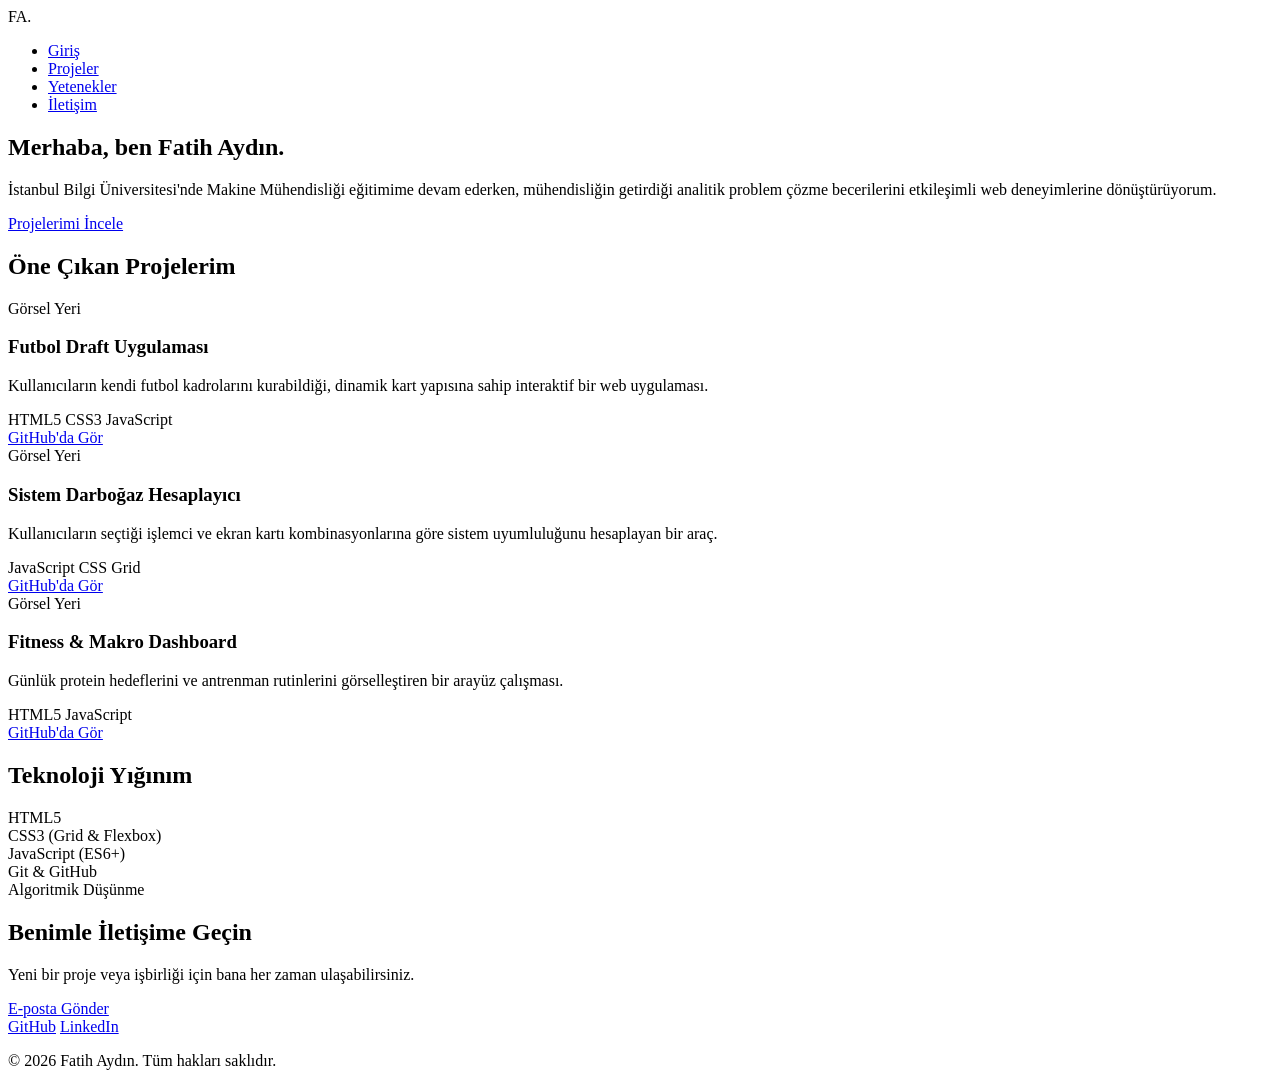
==== index.html @ 64a65e8d "Rename gemini-code-1785924948955.html to index.html" ====
<!DOCTYPE html>
<html lang="tr">
<head>
    <meta charset="UTF-8">
    <meta name="viewport" content="width=device-width, initial-scale=1.0">
    <title>Fatih Aydın | Web Geliştirici Portfolyosu</title>
    <link rel="stylesheet" href="style.css">
</head>
<body>

    <!-- Navigasyon (Üst Menü) -->
    <header>
        <div class="logo">FA.</div>
        <nav>
            <ul>
                <li><a href="#hero">Giriş</a></li>
                <li><a href="#projects">Projeler</a></li>
                <li><a href="#skills">Yetenekler</a></li>
                <li><a href="#contact">İletişim</a></li>
            </ul>
        </nav>
    </header>

    <main>
        <!-- Giriş (Hero) Bölümü -->
        <section id="hero">
            <div class="hero-content">
                <h1>Merhaba, ben Fatih Aydın.</h1>
                <p>İstanbul Bilgi Üniversitesi'nde Makine Mühendisliği eğitimime devam ederken, mühendisliğin getirdiği analitik problem çözme becerilerini etkileşimli web deneyimlerine dönüştürüyorum.</p>
                <a href="#projects" class="btn">Projelerimi İncele</a>
            </div>
        </section>

        <!-- Projeler Vitrini -->
        <section id="projects">
            <h2>Öne Çıkan Projelerim</h2>
            <div class="project-grid">
                
                <!-- Proje Kartı 1 -->
                <div class="project-card">
                    <div class="project-image">Görsel Yeri</div>
                    <div class="project-info">
                        <h3>Futbol Draft Uygulaması</h3>
                        <p>Kullanıcıların kendi futbol kadrolarını kurabildiği, dinamik kart yapısına sahip interaktif bir web uygulaması.</p>
                        <div class="tags">
                            <span>HTML5</span>
                            <span>CSS3</span>
                            <span>JavaScript</span>
                        </div>
                        <a href="#" class="project-link">GitHub'da Gör</a>
                    </div>
                </div>

                <!-- Proje Kartı 2 (Örnek) -->
                <div class="project-card">
                    <div class="project-image">Görsel Yeri</div>
                    <div class="project-info">
                        <h3>Sistem Darboğaz Hesaplayıcı</h3>
                        <p>Kullanıcıların seçtiği işlemci ve ekran kartı kombinasyonlarına göre sistem uyumluluğunu hesaplayan bir araç.</p>
                        <div class="tags">
                            <span>JavaScript</span>
                            <span>CSS Grid</span>
                        </div>
                        <a href="#" class="project-link">GitHub'da Gör</a>
                    </div>
                </div>

                <!-- Proje Kartı 3 (Örnek) -->
                <div class="project-card">
                    <div class="project-image">Görsel Yeri</div>
                    <div class="project-info">
                        <h3>Fitness & Makro Dashboard</h3>
                        <p>Günlük protein hedeflerini ve antrenman rutinlerini görselleştiren bir arayüz çalışması.</p>
                        <div class="tags">
                            <span>HTML5</span>
                            <span>JavaScript</span>
                        </div>
                        <a href="#" class="project-link">GitHub'da Gör</a>
                    </div>
                </div>

            </div>
        </section>

        <!-- Hakkımda & Yetenekler -->
        <section id="skills">
            <h2>Teknoloji Yığınım</h2>
            <div class="skills-container">
                <div class="skill-box">HTML5</div>
                <div class="skill-box">CSS3 (Grid & Flexbox)</div>
                <div class="skill-box">JavaScript (ES6+)</div>
                <div class="skill-box">Git & GitHub</div>
                <div class="skill-box">Algoritmik Düşünme</div>
            </div>
        </section>
    </main>

    <!-- İletişim & Footer -->
    <footer id="contact">
        <h2>Benimle İletişime Geçin</h2>
        <p>Yeni bir proje veya işbirliği için bana her zaman ulaşabilirsiniz.</p>
        <a href="mailto:fatih@ornekmail.com" class="btn">E-posta Gönder</a>
        
        <div class="social-links">
            <a href="#">GitHub</a>
            <a href="#">LinkedIn</a>
        </div>
        <p class="copyright">&copy; 2026 Fatih Aydın. Tüm hakları saklıdır.</p>
    </footer>

</body>
</html>
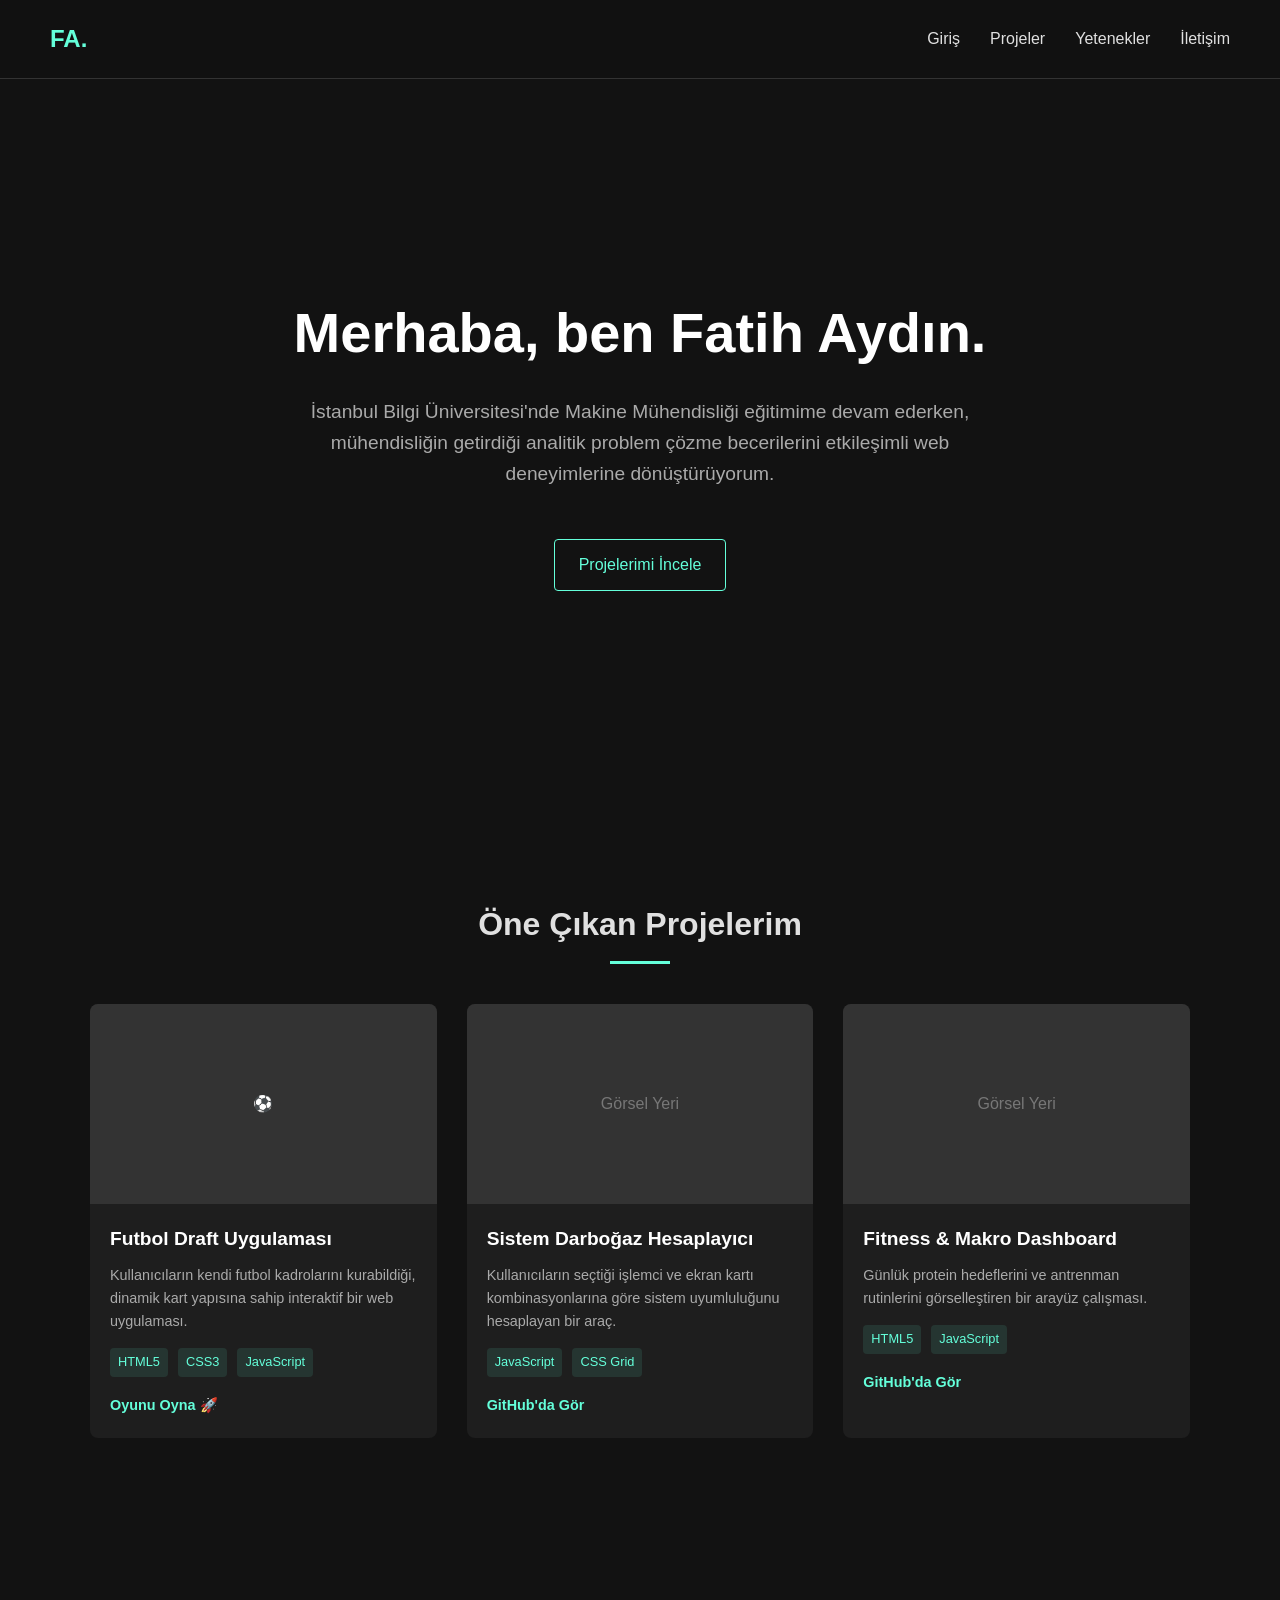
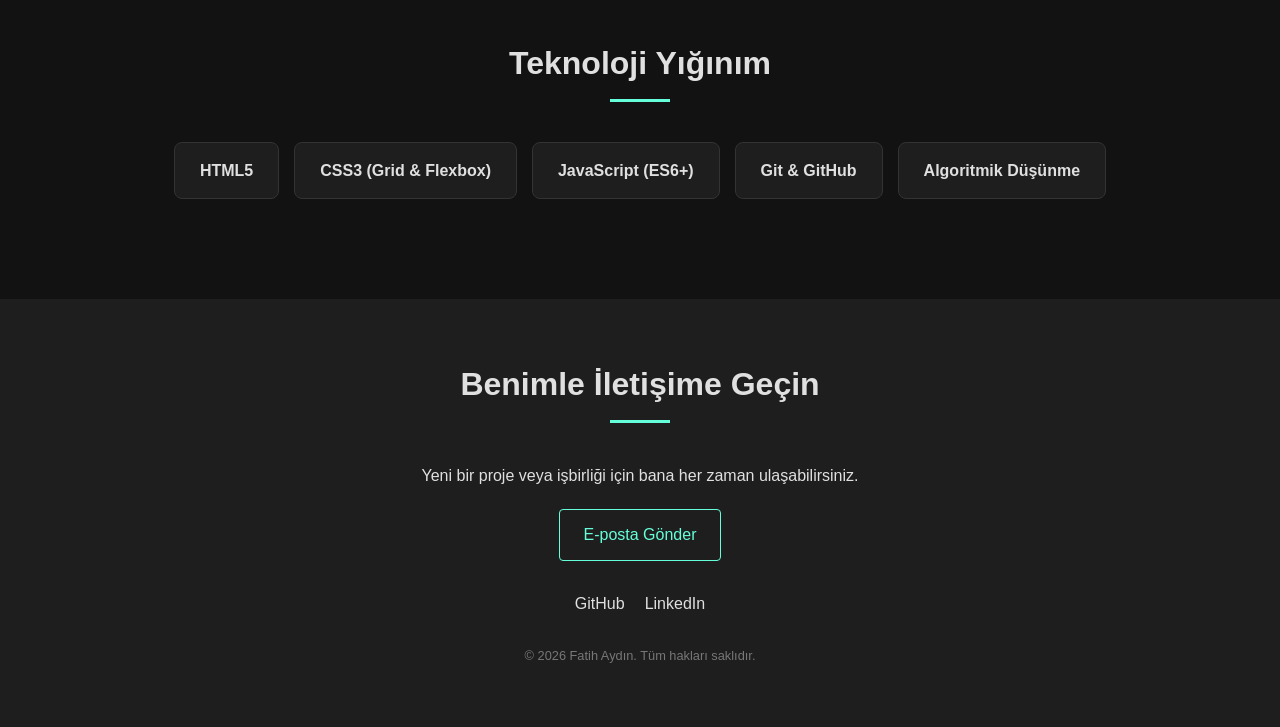
==== commit c5b08cf5: "Update index.html" ====
--- a/index.html
+++ b/index.html
@@ -37,8 +37,9 @@
             <div class="project-grid">
                 
                 <!-- Proje Kartı 1 -->
+               <!-- Proje Kartı 1 -->
                 <div class="project-card">
-                    <div class="project-image">Görsel Yeri</div>
+                    <div class="project-image">⚽</div> <!-- Buraya geçici bir emoji koyduk, sonra resim eklersin -->
                     <div class="project-info">
                         <h3>Futbol Draft Uygulaması</h3>
                         <p>Kullanıcıların kendi futbol kadrolarını kurabildiği, dinamik kart yapısına sahip interaktif bir web uygulaması.</p>
@@ -47,7 +48,8 @@
                             <span>CSS3</span>
                             <span>JavaScript</span>
                         </div>
-                        <a href="#" class="project-link">GitHub'da Gör</a>
+                        <!-- Linki ve metni güncelledik -->
+                        <a href="draft.html" class="project-link">Oyunu Oyna 🚀</a>
                     </div>
                 </div>
 
--- a/style.css
+++ b/style.css
@@ -0,0 +1,241 @@
+/* Temel Ayarlar ve Koyu Tema Renk Paleti */
+:root {
+    --bg-color: #121212;
+    --text-color: #e0e0e0;
+    --accent-color: #64ffda; /* Teknolojik bir yeşil tonu */
+    --card-bg: #1e1e1e;
+    --font-main: 'Segoe UI', Tahoma, Geneva, Verdana, sans-serif;
+}
+
+* {
+    margin: 0;
+    padding: 0;
+    box-sizing: border-box;
+}
+
+body {
+    background-color: var(--bg-color);
+    color: var(--text-color);
+    font-family: var(--font-main);
+    line-height: 1.6;
+    scroll-behavior: smooth; /* Menüye tıklandığında yumuşak kaydırma */
+}
+
+/* =========================================
+   FLEXBOX: Header ve Navigasyon
+========================================= */
+header {
+    display: flex;
+    justify-content: space-between;
+    align-items: center;
+    padding: 20px 50px;
+    background-color: rgba(18, 18, 18, 0.95);
+    position: sticky;
+    top: 0;
+    z-index: 100;
+    border-bottom: 1px solid #333;
+}
+
+header .logo {
+    font-size: 1.5rem;
+    font-weight: bold;
+    color: var(--accent-color);
+}
+
+nav ul {
+    display: flex;
+    list-style: none;
+    gap: 30px; /* Linkler arası boşluk */
+}
+
+nav ul li a {
+    color: var(--text-color);
+    text-decoration: none;
+    transition: color 0.3s ease;
+}
+
+nav ul li a:hover {
+    color: var(--accent-color);
+}
+
+/* =========================================
+   Bölüm Ortak Stilleri
+========================================= */
+section {
+    padding: 100px 50px;
+    max-width: 1200px;
+    margin: 0 auto;
+}
+
+h2 {
+    font-size: 2rem;
+    margin-bottom: 40px;
+    text-align: center;
+    color: var(--text-color);
+}
+
+h2::after {
+    content: "";
+    display: block;
+    width: 60px;
+    height: 3px;
+    background-color: var(--accent-color);
+    margin: 10px auto 0;
+}
+
+.btn {
+    display: inline-block;
+    padding: 12px 24px;
+    background-color: transparent;
+    color: var(--accent-color);
+    border: 1px solid var(--accent-color);
+    text-decoration: none;
+    border-radius: 4px;
+    transition: all 0.3s ease;
+    margin-top: 20px;
+}
+
+.btn:hover {
+    background-color: rgba(100, 255, 218, 0.1);
+}
+
+/* =========================================
+   Hero (Giriş) Bölümü
+========================================= */
+#hero {
+    display: flex;
+    align-items: center;
+    justify-content: center;
+    min-height: 80vh;
+    text-align: center;
+}
+
+.hero-content h1 {
+    font-size: 3.5rem;
+    margin-bottom: 20px;
+    color: #fff;
+}
+
+.hero-content p {
+    font-size: 1.2rem;
+    max-width: 700px;
+    margin: 0 auto 30px auto;
+    color: #aaa;
+}
+
+/* =========================================
+   CSS GRID: Projeler Vitrini
+========================================= */
+.project-grid {
+    display: grid;
+    /* Yan yana 3 sütun. Ekran küçülürse otomatik alt alta geçer */
+    grid-template-columns: repeat(auto-fit, minmax(300px, 1fr));
+    gap: 30px;
+}
+
+.project-card {
+    background-color: var(--card-bg);
+    border-radius: 8px;
+    overflow: hidden;
+    transition: transform 0.3s ease;
+}
+
+.project-card:hover {
+    transform: translateY(-5px); /* Üzerine gelince hafifçe yukarı kalkar */
+}
+
+.project-image {
+    background-color: #333;
+    height: 200px;
+    display: flex;
+    align-items: center;
+    justify-content: center;
+    color: #777;
+}
+
+.project-info {
+    padding: 20px;
+}
+
+.project-info h3 {
+    margin-bottom: 10px;
+    font-size: 1.2rem;
+    color: #fff;
+}
+
+.project-info p {
+    font-size: 0.9rem;
+    color: #aaa;
+    margin-bottom: 15px;
+}
+
+/* =========================================
+   FLEXBOX: Etiketler ve Yetenekler
+========================================= */
+.tags {
+    display: flex;
+    flex-wrap: wrap;
+    gap: 10px;
+    margin-bottom: 15px;
+}
+
+.tags span {
+    font-size: 0.8rem;
+    color: var(--accent-color);
+    background-color: rgba(100, 255, 218, 0.1);
+    padding: 4px 8px;
+    border-radius: 4px;
+}
+
+.project-link {
+    color: var(--accent-color);
+    text-decoration: none;
+    font-size: 0.9rem;
+    font-weight: bold;
+}
+
+.skills-container {
+    display: flex;
+    flex-wrap: wrap;
+    justify-content: center;
+    gap: 15px;
+}
+
+.skill-box {
+    padding: 15px 25px;
+    background-color: var(--card-bg);
+    border: 1px solid #333;
+    border-radius: 8px;
+    font-weight: bold;
+}
+
+/* =========================================
+   Footer & İletişim
+========================================= */
+footer {
+    text-align: center;
+    padding: 60px 20px;
+    background-color: var(--card-bg);
+}
+
+.social-links {
+    margin: 30px 0;
+    display: flex;
+    justify-content: center;
+    gap: 20px;
+}
+
+.social-links a {
+    color: var(--text-color);
+    text-decoration: none;
+    transition: color 0.3s;
+}
+
+.social-links a:hover {
+    color: var(--accent-color);
+}
+
+.copyright {
+    font-size: 0.8rem;
+    color: #777;
+}
